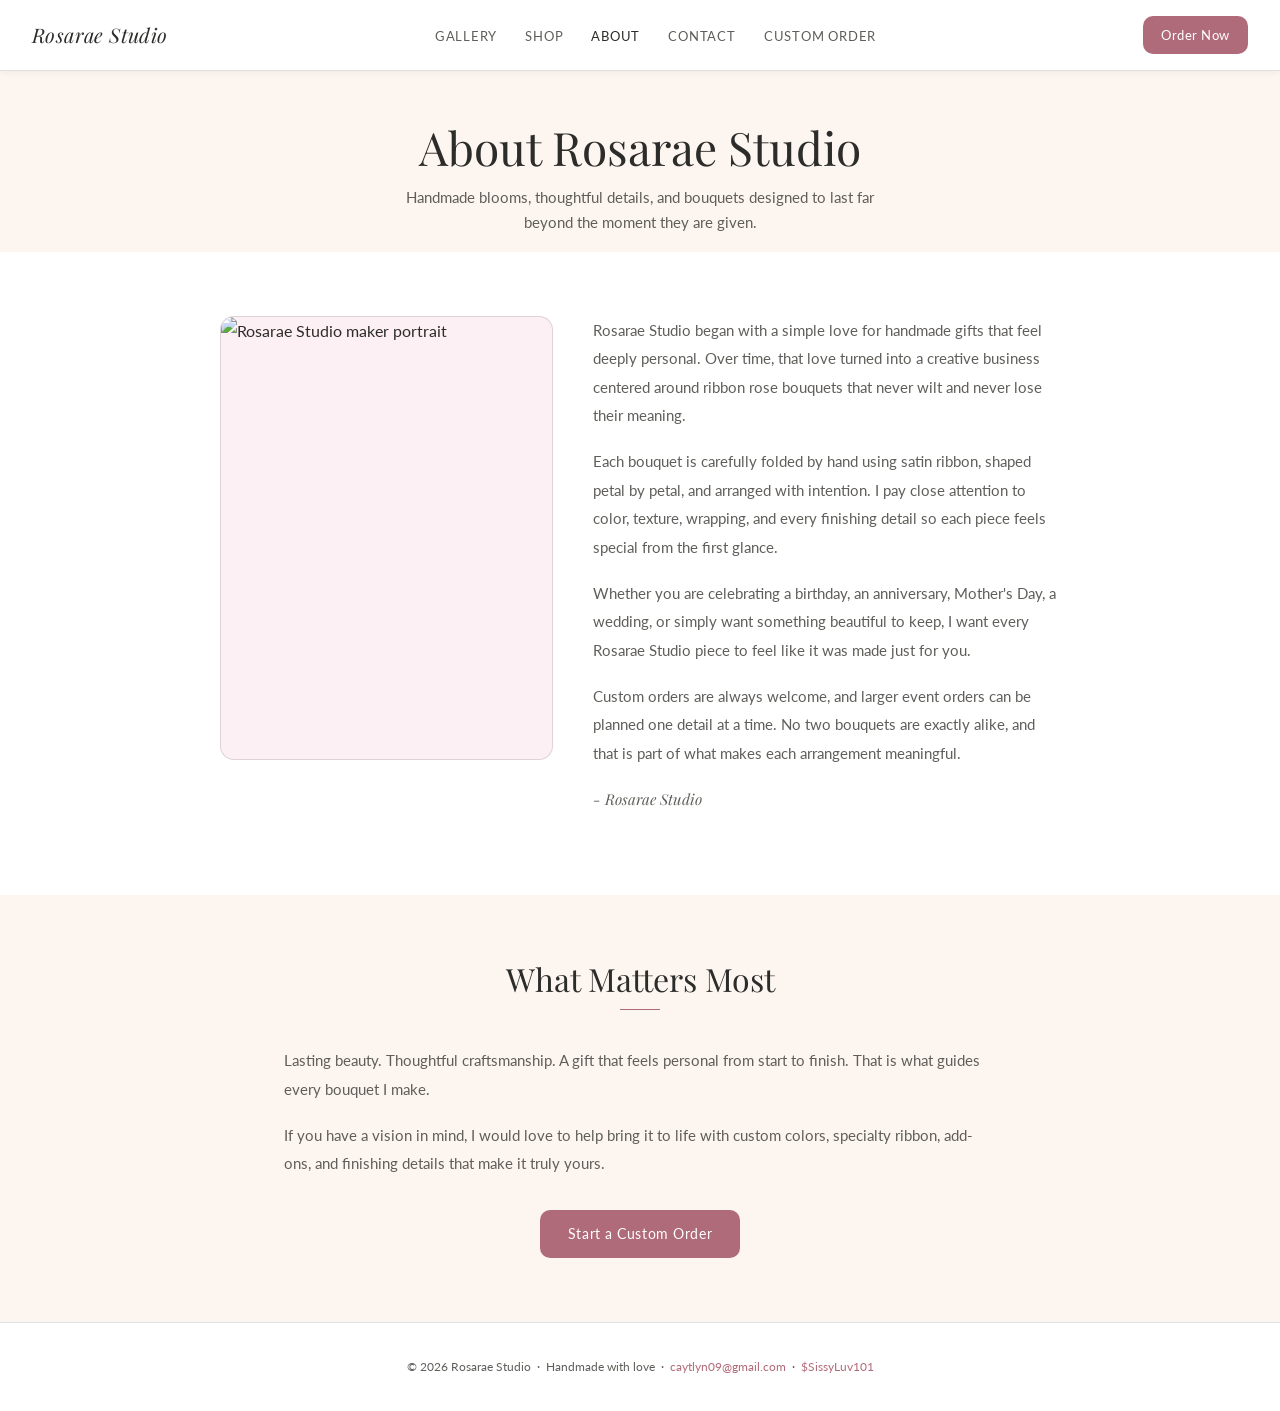
==== about.html @ 147913e6 "Add about page" ====
<!DOCTYPE html>
<html lang="en">
<head>
  <meta charset="UTF-8">
  <meta name="viewport" content="width=device-width, initial-scale=1.0">
  <title>About - Rosarae Studio</title>
  <meta name="description" content="Learn more about the maker behind Rosarae Studio and the care that goes into every handmade ribbon rose bouquet.">
  <link rel="stylesheet" href="style.css">
</head>
<body>
  <nav class="nav">
    <a href="index.html" class="nav-logo">Rosarae Studio</a>
    <button class="nav-toggle" aria-label="Toggle menu" aria-expanded="false">
      <span></span><span></span><span></span>
    </button>
    <ul class="nav-links">
      <li><a href="index.html#gallery">Gallery</a></li>
      <li><a href="shop.html">Shop</a></li>
      <li><a href="about.html">About</a></li>
      <li><a href="contact.html">Contact</a></li>
      <li><a href="order.html">Custom Order</a></li>
    </ul>
    <a href="order.html" class="btn btn-primary" style="font-size:13px;padding:8px 18px;">Order Now</a>
  </nav>

  <div class="page-header">
    <h1>About Rosarae Studio</h1>
    <p>Handmade blooms, thoughtful details, and bouquets designed to last far beyond the moment they are given.</p>
  </div>

  <section class="section">
    <div class="container">
      <div class="about-split fade-in">
        <div class="about-photo">
          <img src="images/about-me.jpg" alt="Rosarae Studio maker portrait">
        </div>
        <div class="about-text">
          <p>
            Rosarae Studio began with a simple love for handmade gifts that feel deeply personal.
            Over time, that love turned into a creative business centered around ribbon rose bouquets that never wilt
            and never lose their meaning.
          </p>
          <p>
            Each bouquet is carefully folded by hand using satin ribbon, shaped petal by petal, and arranged with intention.
            I pay close attention to color, texture, wrapping, and every finishing detail so each piece feels special from the first glance.
          </p>
          <p>
            Whether you are celebrating a birthday, an anniversary, Mother's Day, a wedding, or simply want something beautiful to keep,
            I want every Rosarae Studio piece to feel like it was made just for you.
          </p>
          <p>
            Custom orders are always welcome, and larger event orders can be planned one detail at a time.
            No two bouquets are exactly alike, and that is part of what makes each arrangement meaningful.
          </p>
          <p class="signature">- Rosarae Studio</p>
        </div>
      </div>
    </div>
  </section>

  <section class="section section-alt">
    <div class="container" style="max-width:760px;">
      <h2 class="section-title">What Matters Most</h2>
      <hr class="divider">
      <p style="font-size:15px;line-height:1.9;color:#5f5e5a;margin-bottom:1.1rem;" class="fade-in">
        Lasting beauty. Thoughtful craftsmanship. A gift that feels personal from start to finish.
        That is what guides every bouquet I make.
      </p>
      <p style="font-size:15px;line-height:1.9;color:#5f5e5a;margin-bottom:1.1rem;" class="fade-in">
        If you have a vision in mind, I would love to help bring it to life with custom colors, specialty ribbon,
        add-ons, and finishing details that make it truly yours.
      </p>
      <div class="text-center mt-2">
        <a href="order.html" class="btn btn-primary">Start a Custom Order</a>
      </div>
    </div>
  </section>

  <footer>
    &copy; 2026 Rosarae Studio &nbsp;&middot;&nbsp; Handmade with love
    &nbsp;&middot;&nbsp; <a href="mailto:caytlyn09@gmail.com">caytlyn09@gmail.com</a>
    &nbsp;&middot;&nbsp; <a href="https://cash.app/$SissyLuv1" target="_blank" rel="noopener">$SissyLuv101</a>
  </footer>

  <div class="toast" id="toast"></div>
  <script src="script.js"></script>
</body>
</html>
---- style.css ----
/* ============================================================
   ROSARAE STUDIO — style.css
   Cottagecore / soft romantic aesthetic
   ============================================================ */

/* ── GOOGLE FONTS ── */
@import url('https://fonts.googleapis.com/css2?family=Playfair+Display:ital,wght@0,400;0,500;1,400&family=Lato:wght@300;400;700&display=swap');

/* ── CSS VARIABLES (change colors here to retheme the whole site) ── */
:root {
  --rose:          #b06b7a;
  --rose-dark:     #965a68;
  --rose-light:    #fdf0f4;
  --rose-bg:       #fdf6f0;
  --text-dark:     #2c2c2a;
  --text-mid:      #5f5e5a;
  --text-light:    #9e9b96;
  --white:         #ffffff;
  --border:        rgba(0,0,0,0.12);
  --border-hover:  #b06b7a;
  --radius-sm:     6px;
  --radius-md:     10px;
  --radius-lg:     14px;
  --shadow:        0 2px 12px rgba(176,107,122,0.10);
  --font-serif:    'Playfair Display', Georgia, serif;
  --font-sans:     'Lato', Arial, sans-serif;
}

/* ── RESET & BASE ── */
*, *::before, *::after {
  box-sizing: border-box;
  margin: 0;
  padding: 0;
}

html { scroll-behavior: smooth; }

body {
  font-family: var(--font-sans);
  font-size: 16px;
  line-height: 1.7;
  color: var(--text-dark);
  background: var(--white);
}

img {
  max-width: 100%;
  display: block;
}

a {
  color: var(--rose);
  text-decoration: none;
  transition: color 0.2s;
}

a:hover { color: var(--rose-dark); }

/* ── TYPOGRAPHY ── */
h1, h2, h3, h4 {
  font-family: var(--font-serif);
  font-weight: 400;
  line-height: 1.25;
  color: var(--text-dark);
}

h1 { font-size: clamp(32px, 5vw, 46px); }
h2 { font-size: clamp(24px, 3.5vw, 32px); }
h3 { font-size: clamp(18px, 2.5vw, 22px); }

.serif { font-family: var(--font-serif); }
.italic { font-style: italic; }
.rose-text { color: var(--rose); }

/* ── LAYOUT HELPERS ── */
.container {
  max-width: 960px;
  margin: 0 auto;
  padding: 0 1.5rem;
}

.section {
  padding: 4rem 1.5rem;
}

.section-alt {
  background: var(--rose-bg);
}

.section-title {
  font-family: var(--font-serif);
  text-align: center;
  margin-bottom: 0.5rem;
}

.section-sub {
  text-align: center;
  color: var(--text-mid);
  font-size: 14px;
  margin-bottom: 0.75rem;
}

.divider {
  width: 40px;
  height: 1.5px;
  background: var(--rose);
  margin: 0.6rem auto 2.25rem;
  border: none;
}

/* ── NAVIGATION ── */
.nav {
  position: sticky;
  top: 0;
  z-index: 200;
  display: flex;
  justify-content: space-between;
  align-items: center;
  padding: 1rem 2rem;
  background: var(--white);
  border-bottom: 0.5px solid var(--border);
  box-shadow: 0 1px 8px rgba(0,0,0,0.06);
}

.nav-logo {
  font-family: var(--font-serif);
  font-size: 20px;
  font-style: italic;
  color: var(--text-dark);
  cursor: pointer;
  letter-spacing: 0.02em;
  text-decoration: none;
}

.nav-links {
  display: flex;
  gap: 1.75rem;
  list-style: none;
}

.nav-links a {
  font-size: 13px;
  letter-spacing: 0.06em;
  text-transform: uppercase;
  color: var(--text-mid);
  font-weight: 400;
  transition: color 0.2s;
}

.nav-links a:hover,
.nav-links a.active {
  color: var(--text-dark);
}

/* ── HAMBURGER (mobile) ── */
.nav-toggle {
  display: none;
  flex-direction: column;
  gap: 5px;
  cursor: pointer;
  background: none;
  border: none;
  padding: 4px;
}

.nav-toggle span {
  display: block;
  width: 24px;
  height: 2px;
  background: var(--text-dark);
  border-radius: 2px;
  transition: all 0.3s;
}

.nav-toggle.open span:nth-child(1) { transform: translateY(7px) rotate(45deg); }
.nav-toggle.open span:nth-child(2) { opacity: 0; }
.nav-toggle.open span:nth-child(3) { transform: translateY(-7px) rotate(-45deg); }

/* ── BUTTONS ── */
.btn {
  display: inline-block;
  padding: 12px 28px;
  font-size: 14px;
  font-family: var(--font-sans);
  letter-spacing: 0.04em;
  border-radius: var(--radius-md);
  cursor: pointer;
  border: none;
  transition: background 0.2s, color 0.2s, border-color 0.2s, transform 0.1s;
  text-decoration: none;
}

.btn:active { transform: scale(0.98); }

.btn-primary {
  background: var(--rose);
  color: var(--white);
}

.btn-primary:hover {
  background: var(--rose-dark);
  color: var(--white);
}

.btn-outline {
  background: transparent;
  color: var(--rose);
  border: 1.5px solid var(--rose);
}

.btn-outline:hover {
  background: var(--rose-light);
  color: var(--rose-dark);
}

.btn-full { width: 100%; text-align: center; }

/* ── HERO SECTION ── */
.hero {
  display: flex;
  flex-direction: column;
  align-items: center;
  text-align: center;
  padding: 5rem 1.5rem 4rem;
  background: var(--rose-bg);
}

.hero h1 {
  margin-bottom: 1.25rem;
}

.hero h1 em {
  font-style: italic;
  color: var(--rose);
}

.hero-body {
  font-size: 15px;
  color: var(--text-mid);
  max-width: 500px;
  line-height: 1.85;
  margin-bottom: 0.75rem;
}

.hero-tagline {
  font-family: var(--font-serif);
  font-style: italic;
  font-size: 17px;
  color: var(--rose);
  margin-bottom: 2.25rem;
}

.hero-btns {
  display: flex;
  gap: 1rem;
  flex-wrap: wrap;
  justify-content: center;
}

/* ── GALLERY / PHOTO GRID ── */
.photo-grid {
  display: grid;
  grid-template-columns: repeat(auto-fill, minmax(200px, 1fr));
  gap: 1rem;
  max-width: 920px;
  margin: 0 auto 2rem;
}

.photo-box {
  aspect-ratio: 1;
  border-radius: var(--radius-lg);
  overflow: hidden;
  background: #f5eff2;
  border: 0.5px solid var(--border);
}

.photo-box img {
  width: 100%;
  height: 100%;
  object-fit: cover;
  transition: transform 0.4s;
}

.photo-box:hover img { transform: scale(1.04); }

/* ── PRODUCT / SHOP CARDS ── */
.product-grid {
  display: grid;
  grid-template-columns: repeat(auto-fill, minmax(210px, 1fr));
  gap: 1.25rem;
  max-width: 960px;
  margin: 0 auto;
}

.card {
  background: var(--white);
  border: 0.5px solid var(--border);
  border-radius: var(--radius-lg);
  overflow: hidden;
  cursor: pointer;
  transition: border-color 0.2s, box-shadow 0.2s;
}

.card:hover {
  border-color: var(--rose);
  box-shadow: var(--shadow);
}

.card-img {
  height: 160px;
  overflow: hidden;
  background: var(--rose-light);
  display: flex;
  align-items: center;
  justify-content: center;
}

.card-img img {
  width: 100%;
  height: 100%;
  object-fit: cover;
}

.card-body {
  padding: 0.9rem 1rem 1.1rem;
}

.card-badge {
  display: inline-block;
  font-size: 11px;
  background: var(--rose-light);
  color: var(--rose-dark);
  border-radius: 99px;
  padding: 2px 10px;
  margin-bottom: 6px;
  letter-spacing: 0.03em;
}

.card-name {
  font-size: 15px;
  font-weight: 700;
  margin-bottom: 4px;
  color: var(--text-dark);
}

.card-desc {
  font-size: 12px;
  color: var(--text-mid);
  line-height: 1.55;
  margin-bottom: 10px;
}

.card-price {
  font-size: 14px;
  color: var(--rose);
  font-weight: 700;
}

/* ── ABOUT SECTION ── */
.about-split {
  display: grid;
  grid-template-columns: 1fr 1.4fr;
  gap: 2.5rem;
  max-width: 840px;
  margin: 0 auto;
  align-items: start;
}

.about-photo {
  aspect-ratio: 3/4;
  border-radius: var(--radius-lg);
  overflow: hidden;
  background: var(--rose-light);
  border: 0.5px solid var(--border);
}

.about-photo img {
  width: 100%;
  height: 100%;
  object-fit: cover;
}

.about-text p {
  font-size: 15px;
  line-height: 1.9;
  color: var(--text-mid);
  margin-bottom: 1.1rem;
}

.signature {
  font-family: var(--font-serif);
  font-style: italic;
  font-size: 22px;
  color: var(--rose);
  margin-top: 0.75rem;
}

/* ── LARGE ORDER BANNER ── */
.banner {
  background: var(--white);
  border: 0.5px solid var(--border);
  border-radius: var(--radius-lg);
  max-width: 680px;
  margin: 0 auto;
  padding: 2rem;
  text-align: center;
}

.banner h3 {
  margin-bottom: 0.6rem;
}

.banner p {
  font-size: 14px;
  color: var(--text-mid);
  line-height: 1.7;
  margin-bottom: 1rem;
}

/* ── SOCIAL LINKS ── */
.social-links {
  display: flex;
  justify-content: center;
  gap: 1rem;
  flex-wrap: wrap;
  margin-top: 1rem;
}

.social-btn {
  display: flex;
  align-items: center;
  gap: 8px;
  padding: 10px 20px;
  border: 0.5px solid var(--border);
  border-radius: var(--radius-md);
  font-size: 14px;
  color: var(--text-dark);
  background: var(--white);
  cursor: pointer;
  text-decoration: none;
  transition: border-color 0.2s, color 0.2s;
}

.social-btn:hover {
  border-color: var(--rose);
  color: var(--rose);
}

.social-btn svg {
  width: 18px;
  height: 18px;
  flex-shrink: 0;
}

/* ── FORMS ── */
.form-section {
  max-width: 640px;
  margin: 0 auto;
}

.form-grid-2 {
  display: grid;
  grid-template-columns: 1fr 1fr;
  gap: 1rem;
  margin-bottom: 1rem;
}

.field {
  display: flex;
  flex-direction: column;
  gap: 5px;
  margin-bottom: 1rem;
}

.field label {
  font-size: 13px;
  color: var(--text-mid);
  font-weight: 400;
}

.field input,
.field select,
.field textarea {
  padding: 10px 13px;
  font-size: 14px;
  font-family: var(--font-sans);
  border: 0.5px solid rgba(0,0,0,0.22);
  border-radius: var(--radius-md);
  background: var(--white);
  color: var(--text-dark);
  transition: border-color 0.2s, box-shadow 0.2s;
  appearance: none;
}

.field input:focus,
.field select:focus,
.field textarea:focus {
  outline: none;
  border-color: var(--rose);
  box-shadow: 0 0 0 3px rgba(176,107,122,0.12);
}

.field textarea {
  resize: vertical;
  min-height: 90px;
}

/* ── SECTION LABEL (inside forms) ── */
.section-label {
  font-size: 11px;
  font-weight: 700;
  letter-spacing: 0.09em;
  text-transform: uppercase;
  color: var(--rose);
  margin-top: 1.75rem;
  margin-bottom: 0.75rem;
  padding-bottom: 6px;
  border-bottom: 0.5px solid var(--border);
}

/* ── TIER TABS ── */
.tier-tabs {
  display: flex;
  gap: 8px;
  flex-wrap: wrap;
  margin-bottom: 1.25rem;
}

.tier-tab {
  padding: 8px 18px;
  border: 0.5px solid rgba(0,0,0,0.2);
  border-radius: 99px;
  font-size: 13px;
  cursor: pointer;
  color: var(--text-mid);
  background: var(--white);
  transition: all 0.2s;
  font-family: var(--font-sans);
}

.tier-tab:hover { border-color: var(--rose); color: var(--rose); }

.tier-tab.active {
  background: var(--rose);
  color: var(--white);
  border-color: var(--rose);
}

/* ── ADDON CHECKBOXES ── */
.addon-grid {
  display: grid;
  grid-template-columns: 1fr 1fr;
  gap: 8px;
  margin-bottom: 1rem;
}

.addon-check {
  display: flex;
  align-items: center;
  gap: 8px;
  padding: 9px 11px;
  border: 0.5px solid var(--border);
  border-radius: var(--radius-md);
  cursor: pointer;
  font-size: 13px;
  color: var(--text-dark);
  transition: border-color 0.2s;
}

.addon-check:hover { border-color: var(--rose); }

.addon-check input {
  accent-color: var(--rose);
  width: 15px;
  height: 15px;
  flex-shrink: 0;
}

.addon-price {
  color: var(--rose);
  font-size: 12px;
  margin-left: auto;
  white-space: nowrap;
}

/* ── COLOR SWATCHES ── */
.color-grid {
  display: grid;
  grid-template-columns: repeat(auto-fill, minmax(130px, 1fr));
  gap: 6px;
  margin-bottom: 1rem;
}

.color-opt {
  display: flex;
  align-items: center;
  gap: 7px;
  font-size: 13px;
  padding: 6px 9px;
  border: 0.5px solid var(--border);
  border-radius: var(--radius-md);
  cursor: pointer;
  color: var(--text-dark);
  transition: border-color 0.2s, background 0.2s;
}

.color-opt:has(input:checked) {
  border-color: var(--rose);
  background: var(--rose-light);
}

.color-opt input { accent-color: var(--rose); flex-shrink: 0; }

.color-dot {
  width: 14px;
  height: 14px;
  border-radius: 50%;
  flex-shrink: 0;
  border: 0.5px solid rgba(0,0,0,0.15);
}

/* ── PRICE SUMMARY BOX ── */
.price-summary {
  background: var(--rose-bg);
  border-radius: var(--radius-md);
  padding: 1.1rem 1.25rem;
  margin-top: 1.25rem;
}

.price-row {
  display: flex;
  justify-content: space-between;
  font-size: 14px;
  padding: 4px 0;
  color: var(--text-mid);
}

.price-total {
  display: flex;
  justify-content: space-between;
  font-size: 18px;
  font-weight: 700;
  padding-top: 10px;
  margin-top: 8px;
  border-top: 0.5px solid var(--border);
  color: var(--text-dark);
}

/* ── CASHAPP NOTE ── */
.cashapp-box {
  background: #f8f4f5;
  border: 0.5px solid var(--border);
  border-radius: var(--radius-md);
  padding: 13px 16px;
  font-size: 13px;
  color: var(--text-mid);
  margin-top: 1rem;
  line-height: 1.75;
}

.cashapp-box strong { color: var(--text-dark); }

/* ── ROSE SLIDER ── */
.rose-count-row {
  display: flex;
  align-items: center;
  gap: 12px;
}

.rose-count-row input[type=range] {
  flex: 1;
  accent-color: var(--rose);
  border: none;
  background: transparent;
}

.rose-val {
  font-size: 16px;
  font-weight: 700;
  min-width: 36px;
  color: var(--rose);
}

/* ── TOAST NOTIFICATION ── */
.toast {
  position: fixed;
  bottom: 2rem;
  left: 50%;
  transform: translateX(-50%) translateY(20px);
  background: var(--rose);
  color: var(--white);
  padding: 12px 28px;
  border-radius: var(--radius-md);
  font-size: 14px;
  opacity: 0;
  pointer-events: none;
  transition: opacity 0.3s, transform 0.3s;
  z-index: 9999;
  white-space: nowrap;
  box-shadow: 0 4px 16px rgba(176,107,122,0.3);
}

.toast.show {
  opacity: 1;
  transform: translateX(-50%) translateY(0);
}

/* ── BACK BUTTON ── */
.back-btn {
  display: inline-flex;
  align-items: center;
  gap: 6px;
  font-size: 13px;
  color: var(--rose);
  background: none;
  border: none;
  cursor: pointer;
  margin-bottom: 1.75rem;
  padding: 0;
  font-family: var(--font-sans);
  text-decoration: none;
  transition: color 0.2s;
}

.back-btn:hover { color: var(--rose-dark); }

/* ── PAGE HEADER (about/contact) ── */
.page-header {
  padding: 3rem 1.5rem 1rem;
  text-align: center;
  background: var(--rose-bg);
}

.page-header h1 { margin-bottom: 0.5rem; }

.page-header p {
  font-size: 15px;
  color: var(--text-mid);
  max-width: 480px;
  margin: 0 auto;
}

/* ── FOOTER ── */
footer {
  text-align: center;
  padding: 2rem 1.5rem;
  border-top: 0.5px solid var(--border);
  font-size: 12px;
  color: var(--text-mid);
  line-height: 2;
}

footer a { color: var(--rose); }

/* ── UTILITY ── */
.text-center { text-align: center; }
.mt-1 { margin-top: 1rem; }
.mt-2 { margin-top: 2rem; }
.mb-1 { margin-bottom: 1rem; }
.mb-2 { margin-bottom: 2rem; }
.hidden { display: none !important; }

/* ── MOBILE RESPONSIVE ── */
@media (max-width: 768px) {
  .nav-links {
    display: none;
    flex-direction: column;
    position: absolute;
    top: 100%;
    left: 0;
    right: 0;
    background: var(--white);
    border-bottom: 0.5px solid var(--border);
    padding: 1rem 2rem 1.5rem;
    gap: 1rem;
    box-shadow: 0 4px 12px rgba(0,0,0,0.07);
  }

  .nav-links.open { display: flex; }

  .nav {
    position: relative;
    flex-wrap: wrap;
  }

  .nav-toggle { display: flex; }

  .about-split {
    grid-template-columns: 1fr;
  }

  .about-photo {
    aspect-ratio: 4/3;
    max-width: 340px;
    margin: 0 auto;
  }

  .form-grid-2 { grid-template-columns: 1fr; }

  .addon-grid { grid-template-columns: 1fr; }

  .hero { padding: 3.5rem 1.25rem 3rem; }

  .tier-tabs { gap: 6px; }

  .tier-tab { font-size: 12px; padding: 7px 13px; }

  .product-grid {
    grid-template-columns: repeat(auto-fill, minmax(160px, 1fr));
  }

  .photo-grid {
    grid-template-columns: repeat(2, 1fr);
  }

  .social-links { gap: 0.75rem; }

  .social-btn { font-size: 13px; padding: 9px 14px; }
}

@media (max-width: 480px) {
  .hero-btns { flex-direction: column; align-items: center; }
  .btn { width: 100%; text-align: center; }
  .photo-grid { grid-template-columns: 1fr 1fr; gap: 0.75rem; }
  .product-grid { grid-template-columns: 1fr 1fr; }
  .color-grid { grid-template-columns: 1fr 1fr; }
}
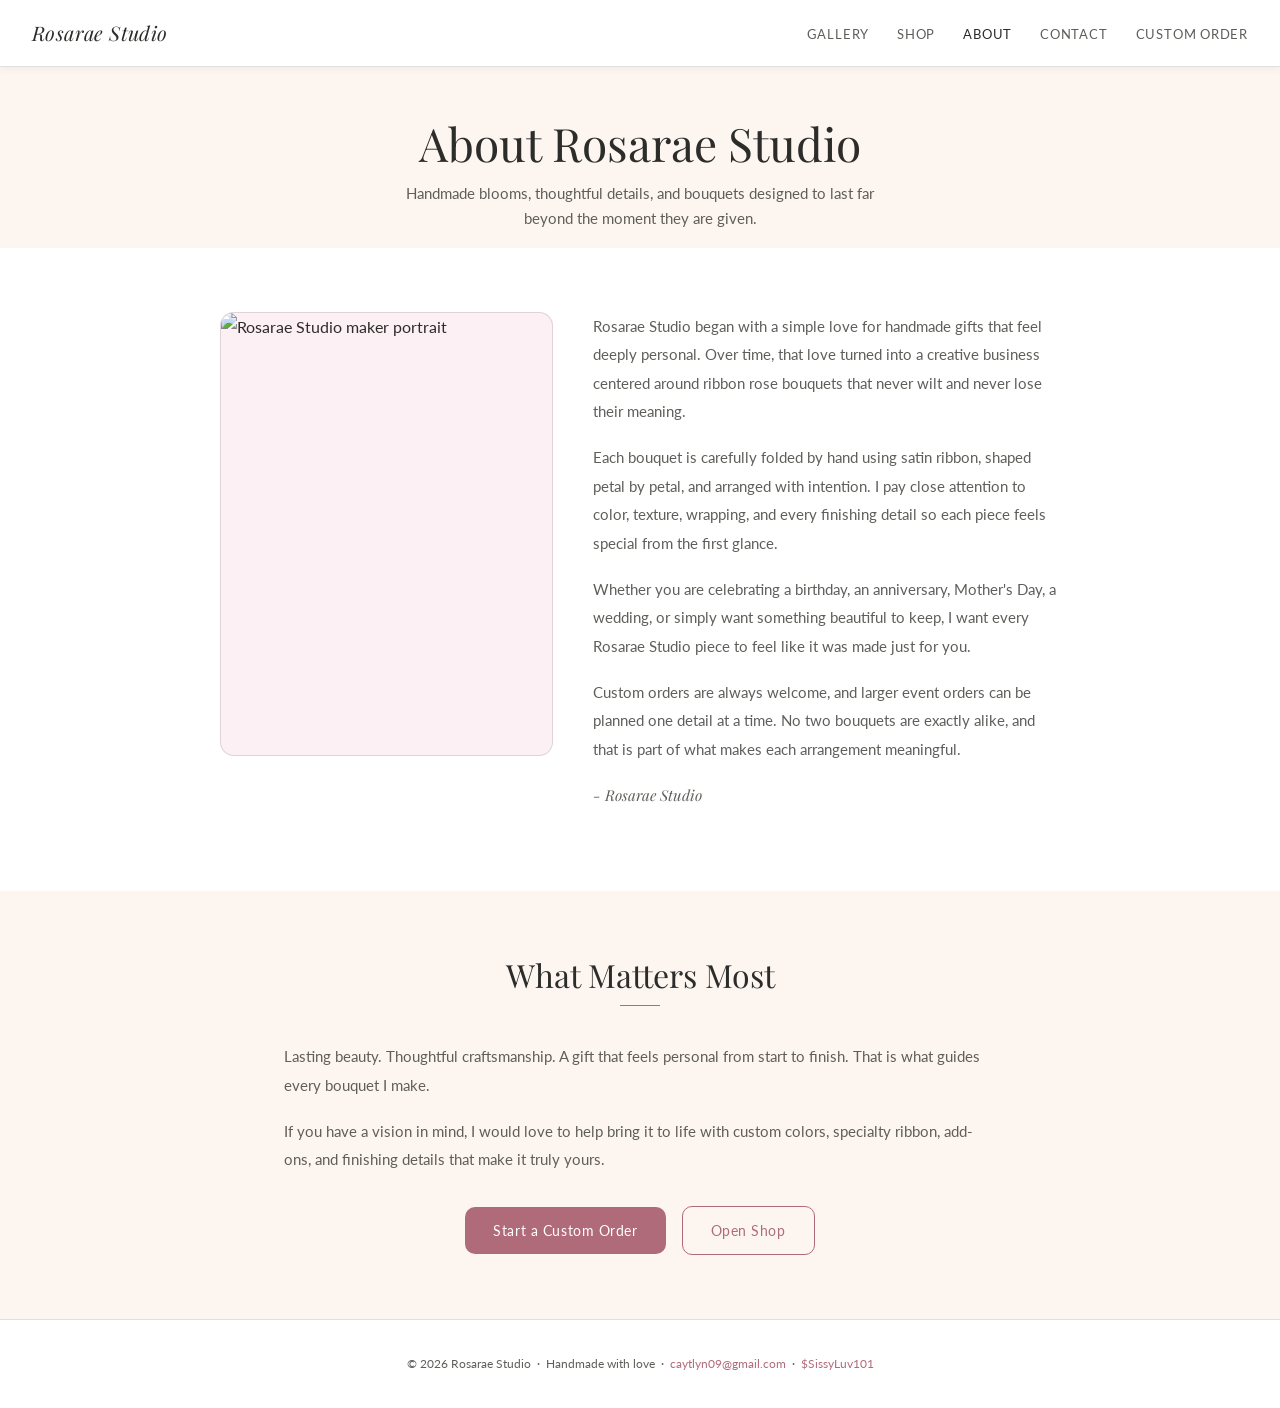
==== commit 6d92144b: "Refine gallery navigation and order flow" ====
--- a/about.html
+++ b/about.html
@@ -14,13 +14,12 @@
       <span></span><span></span><span></span>
     </button>
     <ul class="nav-links">
-      <li><a href="index.html#gallery">Gallery</a></li>
+      <li><a href="gallery.html">Gallery</a></li>
       <li><a href="shop.html">Shop</a></li>
       <li><a href="about.html">About</a></li>
       <li><a href="contact.html">Contact</a></li>
       <li><a href="order.html">Custom Order</a></li>
     </ul>
-    <a href="order.html" class="btn btn-primary" style="font-size:13px;padding:8px 18px;">Order Now</a>
   </nav>
 
   <div class="page-header">
@@ -72,6 +71,7 @@
       </p>
       <div class="text-center mt-2">
         <a href="order.html" class="btn btn-primary">Start a Custom Order</a>
+        <a href="shop.html" class="btn btn-outline about-shop-link">Open Shop</a>
       </div>
     </div>
   </section>
@@ -85,4 +85,4 @@
   <div class="toast" id="toast"></div>
   <script src="script.js"></script>
 </body>
-</html>+</html>
--- a/style.css
+++ b/style.css
@@ -100,6 +100,14 @@
   margin-bottom: 0.75rem;
 }
 
+.section-copy {
+  text-align: center;
+  color: var(--text-dark);
+  font-size: 15px;
+  max-width: 640px;
+  margin: 0 auto 0.35rem;
+}
+
 .divider {
   width: 40px;
   height: 1.5px;
@@ -274,6 +282,40 @@
   border: 0.5px solid var(--border);
 }
 
+.photo-placeholder {
+  padding: 0.9rem;
+  background:
+    linear-gradient(180deg, rgba(255,255,255,0.82), rgba(255,255,255,0.12)),
+    radial-gradient(circle at top, rgba(255,255,255,0.42), transparent 46%),
+    #f2dfe6;
+}
+
+.photo-placeholder-inner {
+  width: 100%;
+  height: 100%;
+  border-radius: calc(var(--radius-lg) - 4px);
+  background:
+    linear-gradient(180deg, rgba(255,255,255,0.26), rgba(0,0,0,0.1)),
+    radial-gradient(circle at top, rgba(255,255,255,0.28), transparent 42%);
+  border: 1px solid rgba(255,255,255,0.55);
+  box-shadow: inset 0 0 0 1px rgba(255,255,255,0.18);
+  display: flex;
+  align-items: flex-start;
+  justify-content: flex-end;
+  padding: 0.95rem;
+}
+
+.photo-placeholder-tag {
+  padding: 0.28rem 0.65rem;
+  border-radius: 999px;
+  background: rgba(255,255,255,0.88);
+  color: var(--text-mid);
+  font-size: 10px;
+  letter-spacing: 0.08em;
+  text-transform: uppercase;
+  text-align: center;
+}
+
 .photo-box img {
   width: 100%;
   height: 100%;
@@ -356,6 +398,456 @@
   font-weight: 700;
 }
 
+.ribbon-shop-experience {
+  display: block;
+}
+
+.ribbon-gallery-grid {
+  display: grid;
+  grid-template-columns: repeat(5, minmax(0, 1fr));
+  gap: 1rem;
+}
+
+.ribbon-gallery-card {
+  background: var(--white);
+  border: 0.5px solid var(--border);
+  border-radius: var(--radius-lg);
+  overflow: hidden;
+  cursor: pointer;
+  transition: transform 0.18s ease, border-color 0.2s ease, box-shadow 0.2s ease;
+}
+
+.ribbon-gallery-card:hover,
+.ribbon-gallery-card.active {
+  border-color: var(--rose);
+  box-shadow: var(--shadow);
+  transform: translateY(-2px);
+}
+
+.ribbon-gallery-visual {
+  aspect-ratio: 4 / 4.7;
+  background:
+    linear-gradient(180deg, rgba(255,255,255,0.82), rgba(255,255,255,0.12)),
+    radial-gradient(circle at top, rgba(255,255,255,0.42), transparent 46%);
+  position: relative;
+  overflow: hidden;
+  padding: 0.9rem;
+}
+
+.ribbon-gallery-frame {
+  width: 100%;
+  height: 100%;
+  border-radius: calc(var(--radius-lg) - 4px);
+  position: relative;
+  overflow: hidden;
+  background:
+    linear-gradient(180deg, rgba(255,255,255,0.26), rgba(0,0,0,0.1)),
+    radial-gradient(circle at top, rgba(255,255,255,0.28), transparent 42%);
+  border: 1px solid rgba(255,255,255,0.55);
+  box-shadow: inset 0 0 0 1px rgba(255,255,255,0.18);
+}
+
+.ribbon-gallery-frame::before {
+  content: "Bouquet photo coming soon";
+  position: absolute;
+  top: 0.95rem;
+  right: 0.95rem;
+  z-index: 1;
+  padding: 0.22rem 0.5rem;
+  border-radius: 999px;
+  background: rgba(255,255,255,0.92);
+  color: var(--text-dark);
+  font-size: 8.5px;
+  letter-spacing: 0.08em;
+  text-transform: uppercase;
+  box-shadow: 0 3px 10px rgba(0,0,0,0.08);
+}
+
+.ribbon-gallery-bloom {
+  position: absolute;
+  left: 50%;
+  bottom: 2.7rem;
+  width: 128px;
+  height: 128px;
+  border-radius: 50%;
+  transform: translateX(-50%);
+  box-shadow: 0 18px 30px rgba(0, 0, 0, 0.12);
+}
+
+.ribbon-gallery-bloom::before,
+.ribbon-gallery-bloom::after {
+  content: "";
+  position: absolute;
+  inset: 0;
+  border-radius: 50%;
+}
+
+.ribbon-gallery-bloom::before {
+  transform: rotate(30deg) scale(0.82);
+  background: radial-gradient(circle, rgba(255,255,255,0.82) 0, rgba(255,255,255,0.08) 48%, transparent 49%);
+}
+
+.ribbon-gallery-bloom::after {
+  transform: rotate(-28deg) scale(1.08);
+  background: radial-gradient(circle, transparent 0, transparent 42%, rgba(255,255,255,0.2) 43%, rgba(255,255,255,0) 58%);
+}
+
+.ribbon-gallery-stem {
+  position: absolute;
+  left: 50%;
+  bottom: 1rem;
+  width: 10px;
+  height: 82px;
+  background: linear-gradient(180deg, #6f8f5c, #49683b);
+  border-radius: 999px;
+  transform: translateX(-50%);
+}
+
+.ribbon-gallery-overlay {
+  position: absolute;
+  inset: auto 0 0 0;
+  padding: 2.7rem 1rem 0.9rem;
+  background: linear-gradient(180deg, rgba(255,255,255,0), rgba(34,34,34,0.2));
+}
+
+.ribbon-gallery-zoom {
+  width: fit-content;
+  margin-left: auto;
+  padding: 0.32rem 0.55rem;
+  border-radius: 999px;
+  background: rgba(255,255,255,0.9);
+  font-size: 9px;
+  letter-spacing: 0.08em;
+  text-transform: uppercase;
+  color: var(--text-dark);
+}
+
+.ribbon-gallery-content {
+  padding: 0.95rem 1rem 1rem;
+}
+
+.ribbon-gallery-title-row {
+  display: flex;
+  align-items: center;
+  gap: 0.55rem;
+  margin-bottom: 0.35rem;
+}
+
+.ribbon-card-dot {
+  width: 18px;
+  height: 18px;
+  border-radius: 50%;
+  border: 1px solid rgba(0, 0, 0, 0.18);
+  flex-shrink: 0;
+}
+
+.ribbon-gallery-title {
+  font-family: var(--font-serif);
+  font-size: 20px;
+}
+
+.ribbon-gallery-copy {
+  font-size: 13px;
+  color: var(--text-mid);
+  line-height: 1.7;
+  margin-bottom: 0.75rem;
+}
+
+.ribbon-gallery-price {
+  font-size: 15px;
+  font-weight: 700;
+  color: var(--rose);
+}
+
+.ribbon-modal {
+  position: fixed;
+  inset: 0;
+  z-index: 999;
+  display: flex;
+  align-items: center;
+  justify-content: center;
+  padding: 1.5rem;
+}
+
+.ribbon-modal.hidden {
+  display: none;
+}
+
+.ribbon-modal-backdrop {
+  position: absolute;
+  inset: 0;
+  background: rgba(39, 26, 30, 0.5);
+  backdrop-filter: blur(4px);
+}
+
+.ribbon-modal-dialog {
+  position: relative;
+  width: min(720px, 100%);
+  max-height: calc(100vh - 3rem);
+  overflow: auto;
+  border-radius: 22px;
+  background: var(--white);
+  box-shadow: 0 24px 60px rgba(57, 35, 40, 0.22);
+}
+
+.ribbon-modal-body {
+  padding: 1.25rem;
+}
+
+.ribbon-modal-close {
+  position: absolute;
+  top: 0.85rem;
+  right: 0.9rem;
+  z-index: 2;
+  width: 40px;
+  height: 40px;
+  border: none;
+  border-radius: 50%;
+  background: rgba(255,255,255,0.92);
+  color: var(--text-dark);
+  font-size: 26px;
+  line-height: 1;
+  cursor: pointer;
+  box-shadow: 0 6px 18px rgba(0,0,0,0.12);
+}
+
+.ribbon-card {
+  background: var(--white);
+  border: 0;
+  border-radius: 18px;
+  padding: 1rem;
+  box-shadow: none;
+}
+
+.ribbon-card-header {
+  display: grid;
+  grid-template-columns: minmax(0, 0.9fr) minmax(0, 1.1fr);
+  gap: 1rem;
+  margin-bottom: 1rem;
+}
+
+.ribbon-card-hero {
+  position: relative;
+  min-height: 260px;
+  border-radius: 18px;
+  overflow: hidden;
+  padding: 1rem;
+  border: 1px solid rgba(255,255,255,0.45);
+  box-shadow: inset 0 0 0 1px rgba(255,255,255,0.12);
+}
+
+.ribbon-card-hero::after {
+  content: "";
+  position: absolute;
+  inset: auto 0 0 0;
+  height: 44%;
+  background: linear-gradient(180deg, rgba(255,255,255,0), rgba(34,34,34,0.16));
+}
+
+.ribbon-card-image-tag {
+  position: absolute;
+  top: 1rem;
+  left: 1rem;
+  z-index: 1;
+  padding: 0.35rem 0.65rem;
+  border-radius: 999px;
+  background: rgba(255,255,255,0.76);
+  color: var(--text-mid);
+  font-size: 10px;
+  letter-spacing: 0.08em;
+  text-transform: uppercase;
+}
+
+.ribbon-card-bloom {
+  position: absolute;
+  left: 50%;
+  bottom: 3rem;
+  width: 144px;
+  height: 144px;
+  border-radius: 50%;
+  transform: translateX(-50%);
+  box-shadow: 0 18px 30px rgba(0, 0, 0, 0.12);
+}
+
+.ribbon-card-bloom::before,
+.ribbon-card-bloom::after {
+  content: "";
+  position: absolute;
+  inset: 0;
+  border-radius: 50%;
+}
+
+.ribbon-card-bloom::before {
+  transform: rotate(30deg) scale(0.82);
+  background: radial-gradient(circle, rgba(255,255,255,0.82) 0, rgba(255,255,255,0.08) 48%, transparent 49%);
+}
+
+.ribbon-card-bloom::after {
+  transform: rotate(-28deg) scale(1.08);
+  background: radial-gradient(circle, transparent 0, transparent 42%, rgba(255,255,255,0.2) 43%, rgba(255,255,255,0) 58%);
+}
+
+.ribbon-card-stem {
+  position: absolute;
+  left: 50%;
+  bottom: 1.2rem;
+  width: 10px;
+  height: 92px;
+  background: linear-gradient(180deg, #6f8f5c, #49683b);
+  border-radius: 999px;
+  transform: translateX(-50%);
+}
+
+.ribbon-card-summary {
+  display: flex;
+  flex-direction: column;
+  justify-content: center;
+}
+
+.ribbon-card-topline {
+  display: inline-flex;
+  align-items: center;
+  gap: 0.55rem;
+  margin-bottom: 0.6rem;
+  font-size: 11px;
+  letter-spacing: 0.09em;
+  text-transform: uppercase;
+  color: var(--rose);
+}
+
+.ribbon-card-title {
+  font-family: var(--font-serif);
+  font-size: 28px;
+  margin-bottom: 0.25rem;
+}
+
+.ribbon-card-copy {
+  font-size: 14px;
+  color: var(--text-mid);
+  line-height: 1.7;
+  margin-bottom: 0.85rem;
+}
+
+.ribbon-card-starting {
+  display: flex;
+  flex-direction: column;
+  gap: 0.1rem;
+}
+
+.ribbon-card-starting-label {
+  font-size: 11px;
+  letter-spacing: 0.08em;
+  text-transform: uppercase;
+  color: var(--text-light);
+}
+
+.ribbon-card-starting-price {
+  font-size: 28px;
+  font-weight: 700;
+  color: var(--rose);
+}
+
+.ribbon-detail-empty {
+  background: rgba(255, 255, 255, 0.75);
+  border: 1px dashed var(--border);
+  border-radius: var(--radius-lg);
+  padding: 2rem 1.5rem;
+  text-align: center;
+  color: var(--text-mid);
+}
+
+.ribbon-fieldset {
+  border: 0;
+  margin-bottom: 1rem;
+}
+
+.ribbon-fieldset legend {
+  font-size: 11px;
+  font-weight: 700;
+  letter-spacing: 0.09em;
+  text-transform: uppercase;
+  color: var(--rose);
+  margin-bottom: 0.6rem;
+}
+
+.ribbon-option-list {
+  display: grid;
+  gap: 0.55rem;
+}
+
+.ribbon-option {
+  display: flex;
+  align-items: center;
+  gap: 0.6rem;
+  border: 0.5px solid var(--border);
+  border-radius: var(--radius-md);
+  padding: 0.75rem 0.85rem;
+  background: var(--white);
+}
+
+.ribbon-option input {
+  accent-color: var(--rose);
+  flex-shrink: 0;
+}
+
+.ribbon-option-copy {
+  display: flex;
+  flex-direction: column;
+  gap: 0.1rem;
+}
+
+.ribbon-option-title {
+  font-size: 13px;
+  color: var(--text-dark);
+}
+
+.ribbon-option-note {
+  font-size: 11px;
+  color: var(--text-light);
+}
+
+.ribbon-price-line {
+  margin-left: auto;
+  font-size: 12px;
+  color: var(--rose);
+  white-space: nowrap;
+}
+
+.ribbon-card-footer {
+  border-top: 0.5px solid var(--border);
+  margin-top: 1rem;
+  padding-top: 1rem;
+}
+
+.ribbon-total {
+  display: flex;
+  justify-content: space-between;
+  align-items: baseline;
+  margin-bottom: 0.85rem;
+}
+
+.ribbon-total-label {
+  font-size: 13px;
+  color: var(--text-mid);
+}
+
+.ribbon-total-price {
+  font-size: 22px;
+  font-weight: 700;
+  color: var(--rose);
+}
+
+.ribbon-meta {
+  font-size: 12px;
+  color: var(--text-mid);
+  line-height: 1.7;
+  margin-top: 0.85rem;
+}
+
+.ribbon-order-btn {
+  width: 100%;
+}
+
 /* ── ABOUT SECTION ── */
 .about-split {
   display: grid;
@@ -679,6 +1171,16 @@
   font-weight: 700;
   min-width: 36px;
   color: var(--rose);
+}
+
+.rose-range-note {
+  margin-top: 0.45rem;
+  font-size: 12px;
+  color: var(--text-mid);
+}
+
+.about-shop-link {
+  margin-left: 0.75rem;
 }
 
 /* ── TOAST NOTIFICATION ── */
@@ -809,6 +1311,30 @@
     grid-template-columns: repeat(auto-fill, minmax(160px, 1fr));
   }
 
+  .ribbon-shop-experience {
+    display: block;
+  }
+
+  .ribbon-gallery-grid {
+    grid-template-columns: repeat(3, minmax(0, 1fr));
+  }
+
+  .ribbon-modal {
+    padding: 0.75rem;
+  }
+
+  .ribbon-modal-dialog {
+    max-height: calc(100vh - 1.5rem);
+  }
+
+  .ribbon-card-header {
+    grid-template-columns: 1fr;
+  }
+
+  .ribbon-card-hero {
+    min-height: 220px;
+  }
+
   .photo-grid {
     grid-template-columns: repeat(2, 1fr);
   }
@@ -816,6 +1342,33 @@
   .social-links { gap: 0.75rem; }
 
   .social-btn { font-size: 13px; padding: 9px 14px; }
+
+  .page-header h1 {
+    font-size: 30px;
+  }
+
+  .page-header p {
+    font-size: 14px;
+    max-width: 420px;
+  }
+
+  .container > .fade-in[style*="grid-template-columns:1fr 1fr"] {
+    grid-template-columns: 1fr !important;
+    gap: 1.75rem !important;
+  }
+
+  .container > .fade-in[style*="grid-template-columns:1fr 1fr"] h2 {
+    font-size: 22px;
+    margin-bottom: 1rem !important;
+  }
+
+  .container > .fade-in[style*="grid-template-columns:1fr 1fr"] p,
+  .container > .fade-in[style*="grid-template-columns:1fr 1fr"] a,
+  .container > .fade-in[style*="grid-template-columns:1fr 1fr"] label,
+  .container > .fade-in[style*="grid-template-columns:1fr 1fr"] input,
+  .container > .fade-in[style*="grid-template-columns:1fr 1fr"] textarea {
+    font-size: 13px !important;
+  }
 }
 
 @media (max-width: 480px) {
@@ -824,4 +1377,14 @@
   .photo-grid { grid-template-columns: 1fr 1fr; gap: 0.75rem; }
   .product-grid { grid-template-columns: 1fr 1fr; }
   .color-grid { grid-template-columns: 1fr 1fr; }
-}
+  .ribbon-gallery-grid { grid-template-columns: repeat(2, minmax(0, 1fr)); }
+  .ribbon-modal-body { padding: 0.85rem; }
+  .ribbon-card-title { font-size: 24px; }
+  .about-shop-link {
+    margin-left: 0;
+    margin-top: 0.75rem;
+  }
+  .rose-range-note {
+    font-size: 11px;
+  }
+}
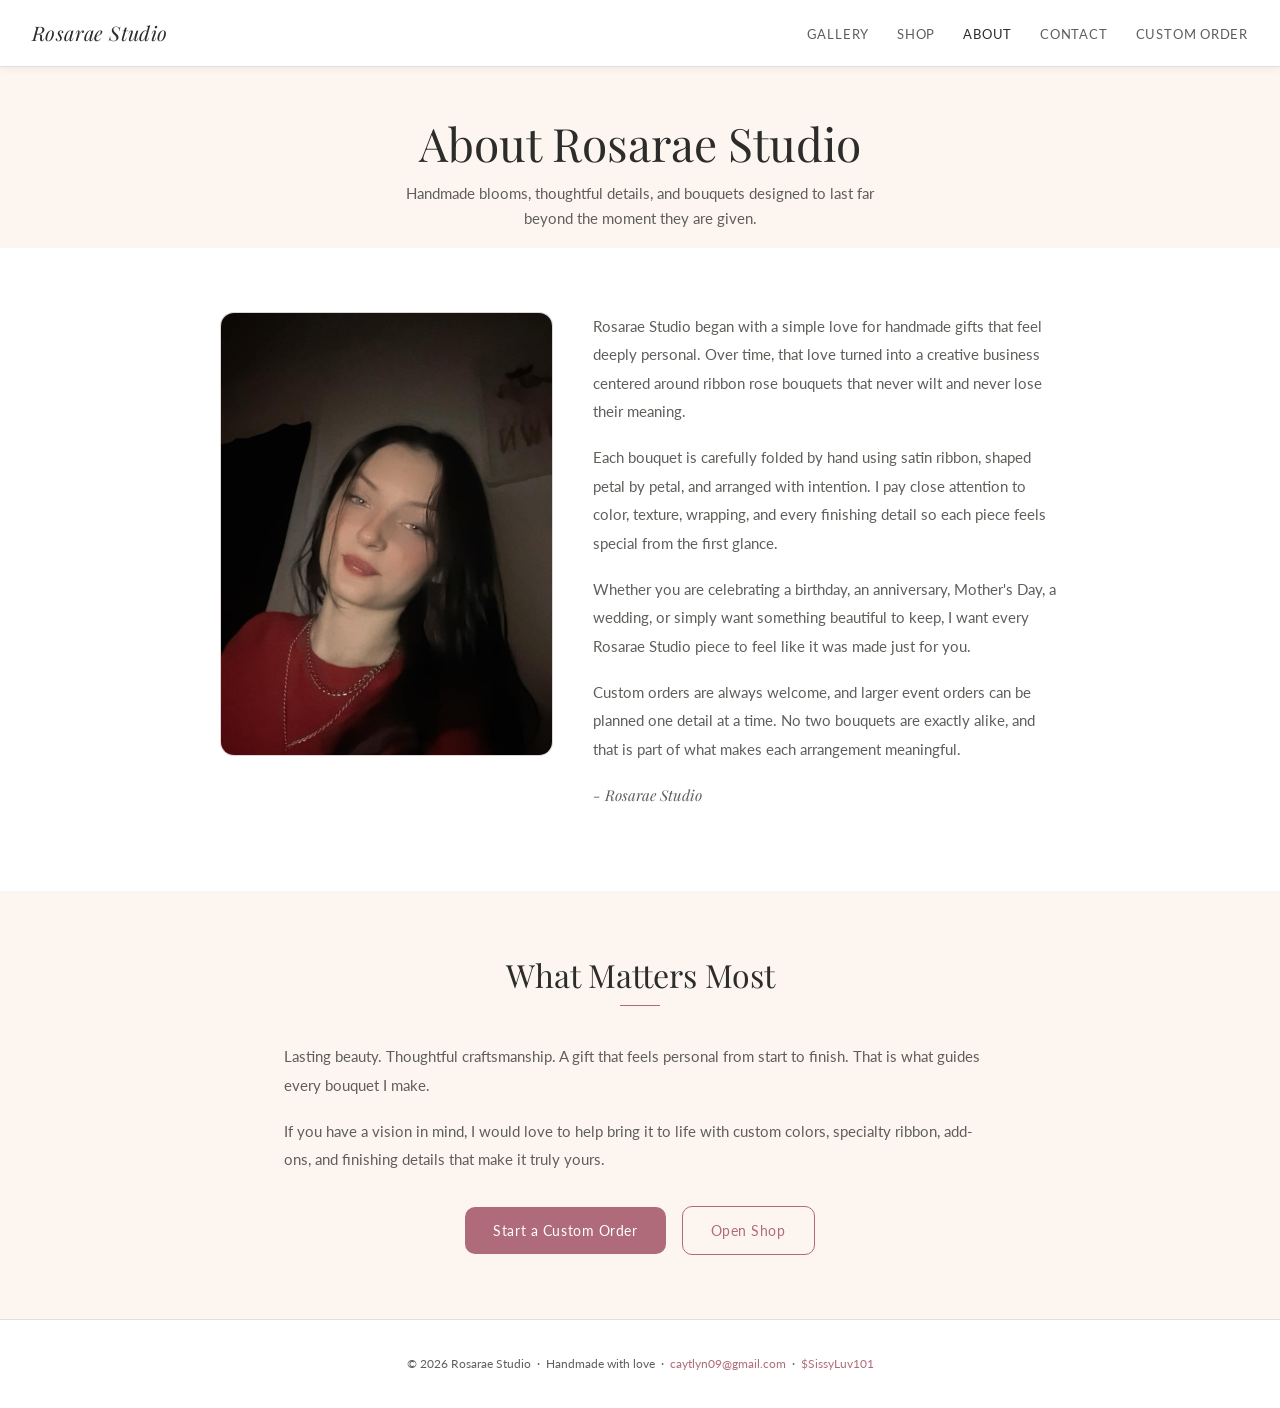
==== commit 006a1217: "Fix custom order submissions and expand shop" ====
--- a/about.html
+++ b/about.html
@@ -31,7 +31,7 @@
     <div class="container">
       <div class="about-split fade-in">
         <div class="about-photo">
-          <img src="images/about-me.jpg" alt="Rosarae Studio maker portrait">
+          <img src="images/creator-portrait.jpg" alt="Rosarae Studio maker portrait" class="creator-photo">
         </div>
         <div class="about-text">
           <p>
--- a/style.css
+++ b/style.css
@@ -274,6 +274,10 @@
   margin: 0 auto 2rem;
 }
 
+.gallery-grid-large {
+  grid-template-columns: repeat(4, minmax(0, 1fr));
+}
+
 .photo-box {
   aspect-ratio: 1;
   border-radius: var(--radius-lg);
@@ -321,6 +325,10 @@
   height: 100%;
   object-fit: cover;
   transition: transform 0.4s;
+}
+
+.creator-photo {
+  object-position: center 18%;
 }
 
 .photo-box:hover img { transform: scale(1.04); }
@@ -543,20 +551,89 @@
 
 .ribbon-gallery-title {
   font-family: var(--font-serif);
-  font-size: 20px;
+  font-size: 17px;
 }
 
 .ribbon-gallery-copy {
+  font-size: 11.5px;
+  color: var(--text-mid);
+  line-height: 1.55;
+  margin-bottom: 0.6rem;
+}
+
+.ribbon-gallery-price {
   font-size: 13px;
-  color: var(--text-mid);
-  line-height: 1.7;
-  margin-bottom: 0.75rem;
-}
-
-.ribbon-gallery-price {
-  font-size: 15px;
   font-weight: 700;
   color: var(--rose);
+}
+
+.ribbon-feature-visual {
+  background:
+    linear-gradient(180deg, rgba(255,255,255,0.84), rgba(255,255,255,0.16)),
+    linear-gradient(135deg, #f8e6eb, #eed4db);
+}
+
+.single-rose-showcase {
+  position: absolute;
+  inset: 0;
+}
+
+.single-rose-stem {
+  position: absolute;
+  left: 50%;
+  bottom: 1.15rem;
+  width: 9px;
+  height: 104px;
+  background: linear-gradient(180deg, #6f8f5c, #49683b);
+  border-radius: 999px;
+  transform: translateX(-50%);
+}
+
+.single-rose-bloom {
+  position: absolute;
+  left: 50%;
+  bottom: 6.8rem;
+  width: 104px;
+  height: 104px;
+  border-radius: 50%;
+  transform: translateX(-50%);
+  background:
+    radial-gradient(circle at 50% 42%, rgba(255,255,255,0.92) 0 10%, rgba(255,255,255,0.22) 11% 30%, transparent 31%),
+    radial-gradient(circle at 28% 34%, rgba(255,255,255,0.24) 0 18%, transparent 19%),
+    radial-gradient(circle at 72% 34%, rgba(255,255,255,0.24) 0 18%, transparent 19%),
+    radial-gradient(circle at 28% 70%, rgba(255,255,255,0.18) 0 17%, transparent 18%),
+    radial-gradient(circle at 72% 70%, rgba(255,255,255,0.18) 0 17%, transparent 18%),
+    linear-gradient(180deg, rgba(255,255,255,0.22), rgba(0,0,0,0.08)),
+    #c96a7f;
+  box-shadow: 0 18px 30px rgba(0, 0, 0, 0.12);
+}
+
+.single-bear-tag {
+  position: absolute;
+  right: 0.95rem;
+  bottom: 1.1rem;
+  padding: 0.28rem 0.6rem;
+  border-radius: 999px;
+  background: rgba(255,255,255,0.88);
+  color: var(--text-dark);
+  font-size: 8.5px;
+  letter-spacing: 0.08em;
+  text-transform: uppercase;
+  box-shadow: 0 3px 10px rgba(0,0,0,0.08);
+}
+
+.modal-single-rose .single-rose-bloom {
+  bottom: 7.4rem;
+  width: 120px;
+  height: 120px;
+}
+
+.modal-single-rose .single-rose-stem {
+  height: 112px;
+}
+
+.compact-option-list {
+  grid-template-columns: repeat(auto-fit, minmax(220px, 1fr));
 }
 
 .ribbon-modal {
@@ -1103,6 +1180,17 @@
 
 .color-opt input { accent-color: var(--rose); flex-shrink: 0; }
 
+.wrap-opt {
+  justify-content: space-between;
+}
+
+.wrap-price-tag {
+  font-size: 11px;
+  font-weight: 700;
+  color: var(--rose);
+  margin-left: auto;
+}
+
 .color-dot {
   width: 14px;
   height: 14px;
@@ -1161,9 +1249,11 @@
 
 .rose-count-row input[type=range] {
   flex: 1;
-  accent-color: var(--rose);
+  accent-color: #8f4457;
   border: none;
-  background: transparent;
+  background: linear-gradient(90deg, #8f4457, #e6c8d1);
+  height: 6px;
+  border-radius: 999px;
 }
 
 .rose-val {
@@ -1339,6 +1429,10 @@
     grid-template-columns: repeat(2, 1fr);
   }
 
+  .gallery-grid-large {
+    grid-template-columns: repeat(3, minmax(0, 1fr));
+  }
+
   .social-links { gap: 0.75rem; }
 
   .social-btn { font-size: 13px; padding: 9px 14px; }
@@ -1375,6 +1469,7 @@
   .hero-btns { flex-direction: column; align-items: center; }
   .btn { width: 100%; text-align: center; }
   .photo-grid { grid-template-columns: 1fr 1fr; gap: 0.75rem; }
+  .gallery-grid-large { grid-template-columns: repeat(2, minmax(0, 1fr)); }
   .product-grid { grid-template-columns: 1fr 1fr; }
   .color-grid { grid-template-columns: 1fr 1fr; }
   .ribbon-gallery-grid { grid-template-columns: repeat(2, minmax(0, 1fr)); }
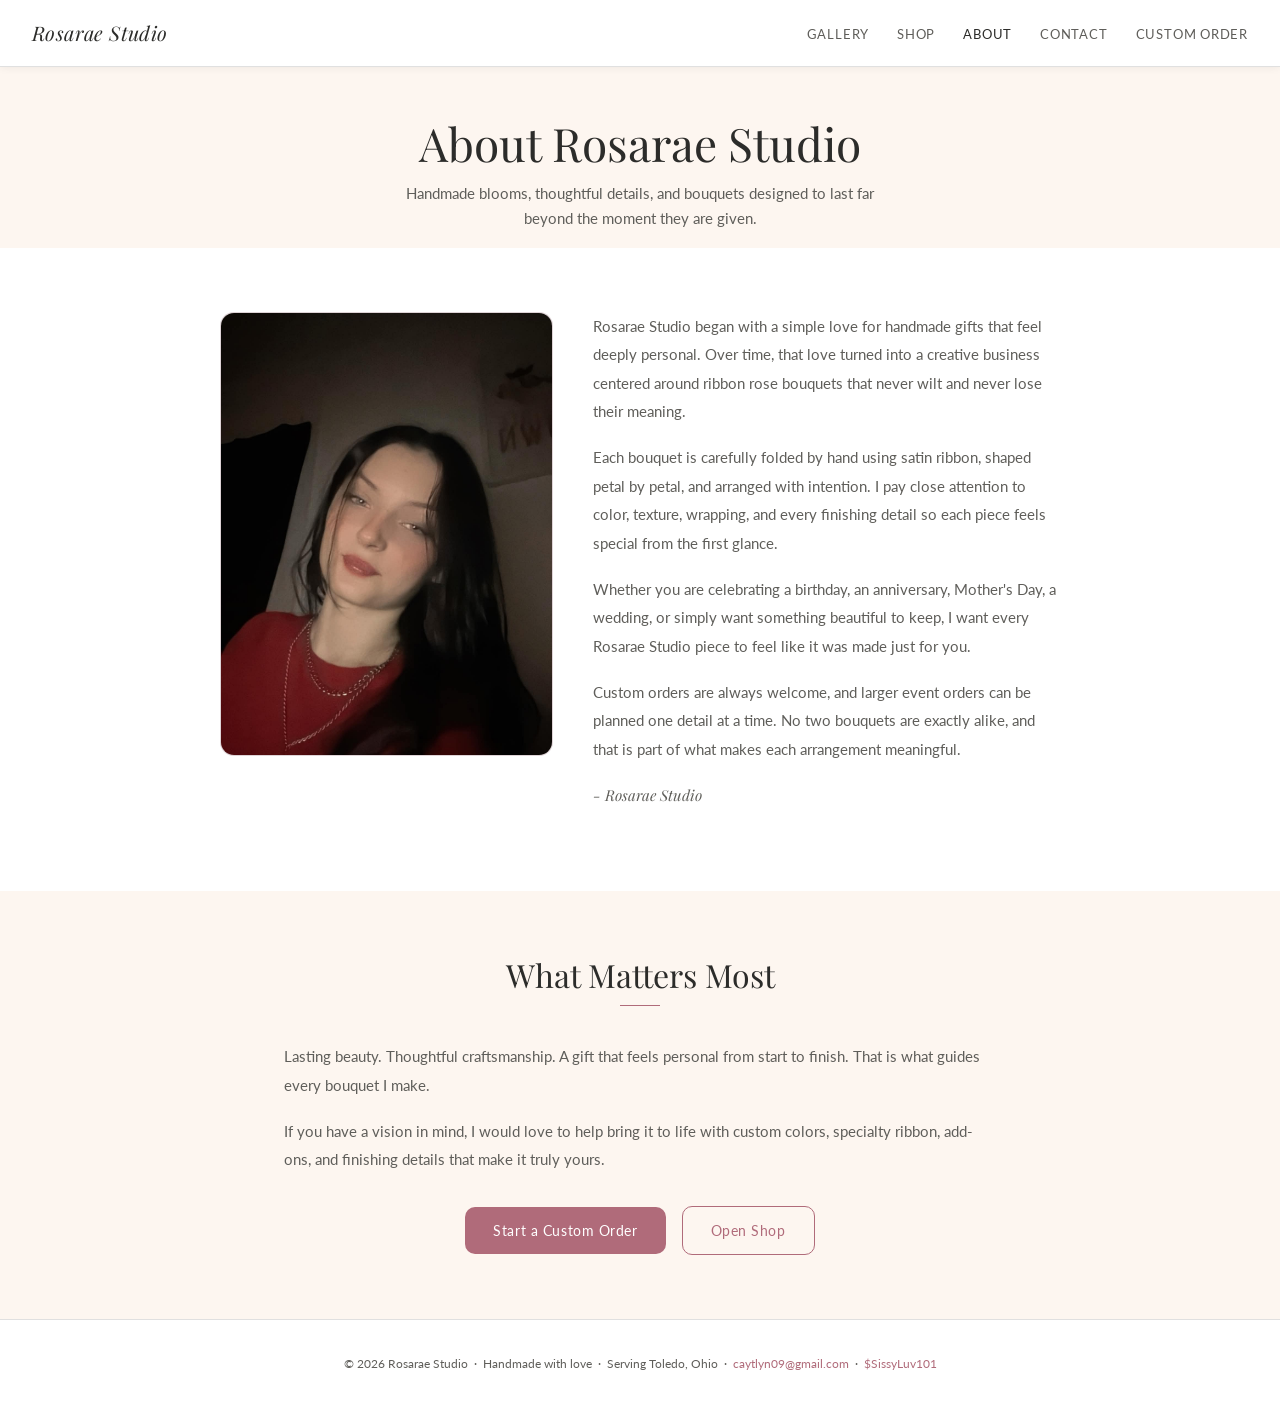
==== commit 0d5968a2: "Improve site SEO metadata" ====
--- a/about.html
+++ b/about.html
@@ -3,8 +3,9 @@
 <head>
   <meta charset="UTF-8">
   <meta name="viewport" content="width=device-width, initial-scale=1.0">
-  <title>About - Rosarae Studio</title>
-  <meta name="description" content="Learn more about the maker behind Rosarae Studio and the care that goes into every handmade ribbon rose bouquet.">
+  <title>About Rosarae Studio | Handmade Ribbon Rose Bouquets</title>
+  <meta name="description" content="Learn more about Rosarae Studio, the maker behind these handmade ribbon rose bouquets, forever roses, and custom bouquets in Toledo, Ohio.">
+  <meta name="keywords" content="ribbon rose bouquet, handmade flowers, forever roses, custom bouquets, Toledo Ohio">
   <link rel="stylesheet" href="style.css">
 </head>
 <body>
@@ -78,6 +79,7 @@
 
   <footer>
     &copy; 2026 Rosarae Studio &nbsp;&middot;&nbsp; Handmade with love
+    &nbsp;&middot;&nbsp; Serving Toledo, Ohio
     &nbsp;&middot;&nbsp; <a href="mailto:caytlyn09@gmail.com">caytlyn09@gmail.com</a>
     &nbsp;&middot;&nbsp; <a href="https://cash.app/$SissyLuv1" target="_blank" rel="noopener">$SissyLuv101</a>
   </footer>
--- a/style.css
+++ b/style.css
@@ -608,17 +608,14 @@
   box-shadow: 0 18px 30px rgba(0, 0, 0, 0.12);
 }
 
-.single-bear-tag {
+.single-bear-charm {
   position: absolute;
   right: 0.95rem;
   bottom: 1.1rem;
-  padding: 0.28rem 0.6rem;
-  border-radius: 999px;
-  background: rgba(255,255,255,0.88);
-  color: var(--text-dark);
-  font-size: 8.5px;
-  letter-spacing: 0.08em;
-  text-transform: uppercase;
+  width: 26px;
+  height: 26px;
+  border-radius: 50%;
+  background: rgba(255,255,255,0.92);
   box-shadow: 0 3px 10px rgba(0,0,0,0.08);
 }
 
@@ -634,6 +631,69 @@
 
 .compact-option-list {
   grid-template-columns: repeat(auto-fit, minmax(220px, 1fr));
+}
+
+.payment-layout {
+  max-width: 760px;
+}
+
+.payment-card {
+  background: var(--white);
+  border: 0.5px solid var(--border);
+  border-radius: 20px;
+  padding: 1.5rem;
+  box-shadow: var(--shadow);
+}
+
+.payment-card-header {
+  margin-bottom: 1rem;
+}
+
+.payment-label {
+  font-size: 11px;
+  letter-spacing: 0.08em;
+  text-transform: uppercase;
+  color: var(--rose);
+  margin-bottom: 0.35rem;
+}
+
+.payment-card h2 {
+  margin-bottom: 0.25rem;
+}
+
+.payment-price {
+  font-size: 26px;
+  font-weight: 700;
+  color: var(--rose);
+}
+
+.payment-list {
+  list-style: none;
+  display: grid;
+  gap: 0.6rem;
+  margin-bottom: 1.2rem;
+  color: var(--text-mid);
+}
+
+.payment-list li {
+  padding: 0.7rem 0.85rem;
+  border: 0.5px solid var(--border);
+  border-radius: var(--radius-md);
+  background: #fffafb;
+}
+
+.payment-actions {
+  display: flex;
+  gap: 0.75rem;
+  flex-wrap: wrap;
+  margin-bottom: 1rem;
+}
+
+.payment-note,
+.payment-empty {
+  font-size: 13px;
+  color: var(--text-mid);
+  line-height: 1.7;
 }
 
 .ribbon-modal {
